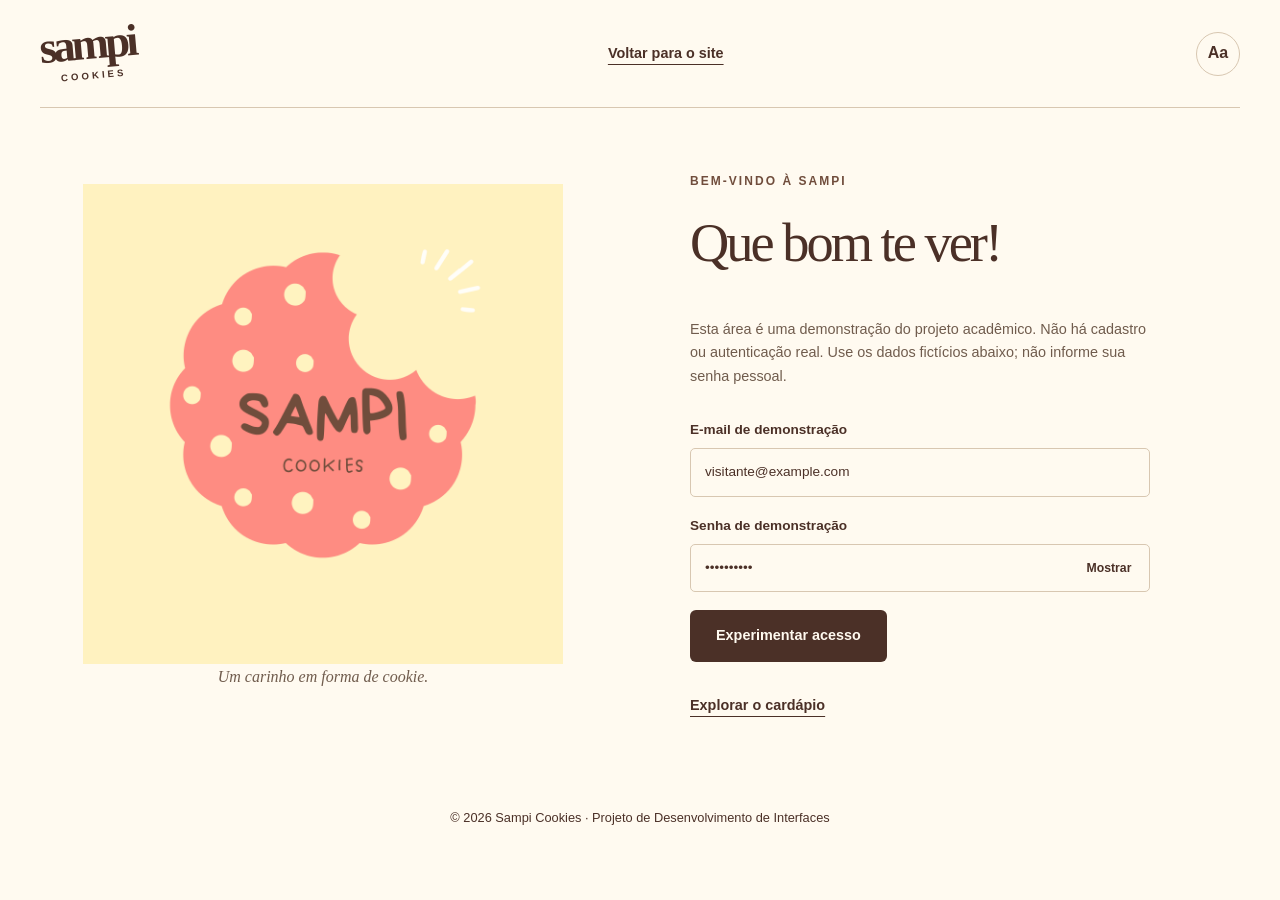
==== login.html @ e3918ec6 "Cria primeira versao do site Sampi com catalogo e acessibilidade" ====
<!doctype html>
<html lang="pt-BR">
<head><meta charset="UTF-8"><meta name="viewport" content="width=device-width, initial-scale=1"><meta name="description" content="Demonstração acadêmica da área de acesso da Sampi Cookies."><meta name="theme-color" content="#704d3c"><title>Entrar · Sampi Cookies</title><link rel="icon" href="logos/julini/1.png" type="image/png"><link rel="stylesheet" href="styles.css"><script src="script.js" defer></script></head>
<body class="login-page"><a class="skip-link" href="#conteudo">Pular para o conteúdo</a><header class="site-header"><a class="wordmark" href="index.html" aria-label="Sampi Cookies — início">sampi<span>COOKIES</span></a><a class="text-link" href="index.html">Voltar para o site</a><button class="icon-button" type="button" data-accessibility aria-expanded="false" aria-controls="acessibilidade" aria-label="Abrir opções de acessibilidade">Aa</button></header><aside id="acessibilidade" class="access-panel" hidden aria-label="Opções de acessibilidade"><div class="panel-title"><strong>Do seu jeito</strong><button type="button" data-close-access aria-label="Fechar opções de acessibilidade">×</button></div><button type="button" data-theme aria-pressed="false">Ativar modo escuro</button><button type="button" data-font aria-pressed="false">Aumentar texto</button></aside><main class="login-layout section-shell" id="conteudo"><div class="login-brand"><img src="logos/julini/1.png" alt="Sampi Cookies: logo de cookie coral em fundo creme"><p>Um carinho em forma de cookie.</p></div><section class="login-content" aria-labelledby="login-title"><p class="eyebrow">BEM-VINDO À SAMPI</p><h1 id="login-title">Que bom te ver!</h1><p>Esta área é uma demonstração do projeto acadêmico. Não há cadastro ou autenticação real. Use os dados fictícios abaixo; não informe sua senha pessoal.</p><form id="login-form"><label>E-mail de demonstração<input name="email" type="email" value="visitante@example.com" autocomplete="off" required></label><label>Senha de demonstração<span class="password-field"><input id="demo-password" name="senha" type="password" value="sampi-demo" autocomplete="off" required><button id="show-password" type="button" aria-controls="demo-password" aria-pressed="false">Mostrar</button></span></label><button class="button button-dark" type="submit">Experimentar acesso</button><div id="login-feedback" class="form-feedback" role="status" hidden></div></form><a class="text-link" href="index.html#cardapio">Explorar o cardápio</a></section></main><footer class="login-footer">© <span data-year>2026</span> Sampi Cookies · Projeto de Desenvolvimento de Interfaces</footer></body>
</html>
---- styles.css ----
@charset "UTF-8";
:root{color-scheme:light;--cream:#fff2c2;--paper:#fffaf0;--brown:#704d3c;--ink:#4b3027;--coral:#ff8b83;--line:#d8c7b1;--muted:#705c4d;--surface:#ffffff;--ribbon:#ff8b83;--focus:#235cad;--serif:Georgia,'Times New Roman',serif;--sans:'Segoe UI',Arial,sans-serif}
:root[data-theme="dark"]{color-scheme:dark;--cream:#30221d;--paper:#211916;--brown:#f8dfb9;--ink:#fff0d6;--coral:#ff9b93;--line:#695044;--muted:#d4bfb0;--surface:#382922;--ribbon:#6e3b35;--focus:#9ecaff}
*{box-sizing:border-box}html{scroll-behavior:smooth;scroll-padding-top:110px}body{margin:0;background:var(--paper);color:var(--ink);font-family:var(--sans);font-size:1rem;line-height:1.65}body.large-text{font-size:1.2rem}button,input,select,textarea{font:inherit}button,a,input,textarea,select{-webkit-tap-highlight-color:transparent}button,a{touch-action:manipulation}a{color:inherit}button{cursor:pointer}img{max-width:100%;display:block}button:focus-visible,a:focus-visible,input:focus-visible,textarea:focus-visible,select:focus-visible,[tabindex]:focus-visible{outline:3px solid var(--focus);outline-offset:5px}button{color:inherit}h1,h2,h3,p{margin-top:0}h1,h2{font-family:var(--serif);font-weight:400;letter-spacing:-.055em;line-height:1.07}h2{font-size:clamp(2.3em,4vw,3.3em);margin-bottom:24px}h3{line-height:1.25;font-weight:600}p{color:var(--muted)}[hidden]{display:none!important}.section-shell{width:min(1240px,calc(100% - 112px));margin-inline:auto}.sr-only{position:absolute;width:1px;height:1px;overflow:hidden;clip-path:inset(50%);white-space:nowrap}.skip-link{position:fixed;left:16px;top:-100px;background:var(--ink);color:var(--paper);padding:12px 20px;z-index:100}.skip-link:focus{top:12px}.announcement{background:var(--brown);color:var(--paper);text-align:center;padding:8px 20px;font-size:.875em;letter-spacing:.03em}.announcement span{margin-left:8px}.site-header{width:min(1360px,calc(100% - 80px));margin:auto;min-height:108px;display:flex;align-items:center;justify-content:space-between;gap:24px;border-bottom:1px solid var(--line)}.wordmark{text-decoration:none;font-family:var(--serif);font-weight:900;font-size:2.8rem;line-height:.8;letter-spacing:-.085em;display:inline-flex;flex-direction:column;align-items:center;transform:rotate(-5deg)}.wordmark span{font-family:var(--sans);font-size:.6rem;letter-spacing:.32em;font-weight:600;padding:9px 0 0 8px}.site-header nav{display:flex;gap:32px;font-size:.94em}.site-header nav a{text-decoration:none}.site-header nav a:hover,.account-link:hover{text-decoration:underline;text-underline-offset:6px}.header-actions{display:flex;align-items:center;gap:22px}.account-link{text-decoration:none;font-size:.94em}.icon-button{border:1px solid var(--line);border-radius:50%;width:44px;height:44px;background:transparent;font-weight:600}.access-panel{position:absolute;right:40px;top:144px;z-index:20;width:min(320px,calc(100% - 32px));padding:24px;background:var(--surface);border:1px solid var(--line);box-shadow:0 16px 40px #0002;border-radius:12px}.panel-title{display:flex;justify-content:space-between;align-items:center;margin-bottom:16px}.panel-title button{border:0;background:none;font-size:1.6rem;min-width:44px;min-height:44px}.access-panel>button{display:block;padding:12px;width:100%;text-align:left;background:var(--paper);border:1px solid var(--line);margin-top:8px;border-radius:6px}.access-panel p{font-size:.875em;margin:16px 0 0}.hero{display:grid;grid-template-columns:1.05fr 1fr;gap:60px;padding-top:64px;padding-bottom:64px;align-items:center}.eyebrow{font-size:.75em;font-weight:700;letter-spacing:.17em;color:var(--brown);margin-bottom:22px}.little-star{font-size:1.7em;vertical-align:middle;margin-right:8px;color:var(--brown)}.hero h1{font-size:clamp(3.6em,6.1vw,5.8em);margin-bottom:28px;line-height:1.02}.hero h1 em{font-weight:400;color:var(--brown)}.hero-description{max-width:430px;font-size:1.02em;line-height:1.8}.hero-buttons{display:flex;align-items:center;gap:28px;margin-top:30px;flex-wrap:wrap}.button{display:inline-flex;justify-content:center;align-items:center;border:0;border-radius:6px;min-height:50px;padding:14px 26px;font-weight:600;font-size:.9em;text-decoration:none;transition:transform .15s,box-shadow .15s}.button:hover{transform:translateY(-2px);box-shadow:0 5px 14px #0002}.button-dark{background:var(--ink);color:var(--paper)}.text-link{font-size:.9em;font-weight:600;text-underline-offset:6px;text-decoration-thickness:1px}.hero-note{display:flex;align-items:center;gap:10px;font-size:.78em;color:var(--muted);margin-top:34px}.hero-note span{font-size:1.7em}.hero-visual{position:relative;min-width:0;padding:0 18px}.hero-photo-wrap{position:relative;overflow:hidden;border-radius:200px 200px 12px 12px;background:var(--cream)}.hero-photo{width:100%;height:500px;object-fit:cover;object-position:center}.photo-caption{position:absolute;bottom:24px;left:24px;right:24px;text-align:center;background:#fffaf0ed;color:#4b3027;padding:10px 12px;border-radius:4px;font-size:.85em}.cookie-stamp{position:absolute;right:-22px;top:30px;width:116px;height:116px;background:var(--coral);color:#4b3027;border:1px dashed #704d3c;border-radius:50%;display:flex;flex-direction:column;align-items:center;justify-content:center;transform:rotate(12deg);font-size:.8em;line-height:1.4;box-shadow:0 0 0 6px var(--coral)}.cookie-stamp strong{font-family:var(--serif);font-style:italic;font-size:1.9em;font-weight:400}.cookie-stamp span{font-size:1.3em}.carousel-controls{display:flex;align-items:center;justify-content:space-between;margin-top:18px;font-size:.8em;letter-spacing:.13em}.carousel-controls>div{display:flex;gap:8px}.carousel-controls button{width:42px;height:42px;border:1px solid var(--line);background:none;border-radius:50%;font-size:1.6rem;line-height:1}.carousel-controls button:hover{background:var(--cream)}.flavor-ribbon{background:var(--ribbon);display:flex;justify-content:center;align-items:center;gap:36px;padding:18px 24px;flex-wrap:wrap;font-size:.9em;font-weight:600;letter-spacing:.12em;border-block:1px solid #704d3c30}.menu-section{padding-block:84px}.section-heading{display:flex;justify-content:space-between;align-items:end;gap:24px;margin-bottom:34px}.section-heading h2{margin-bottom:0}.section-heading>p{font-size:.9em;max-width:300px;margin:0 0 4px}.menu-tools{display:flex;justify-content:space-between;gap:24px;align-items:center;margin-bottom:34px}.tabs{display:flex;gap:7px;flex-wrap:wrap}.tabs button{border:1px solid var(--line);background:transparent;padding:10px 18px;border-radius:30px;font-size:.875em;min-height:46px}.tabs button[aria-selected="true"]{background:var(--ink);color:var(--paper);border-color:var(--ink)}.tabs button span{font-size:.85em;margin-left:5px}.search-field{display:flex;align-items:center;border-bottom:1px solid var(--brown);gap:12px;max-width:270px}.search-field>span:first-child{font-size:1.8rem}.search-field input{width:100%;min-width:0;border:0;background:none;color:var(--ink);padding:10px 0;font-size:.9em}input::placeholder,textarea::placeholder{color:var(--muted);opacity:1}.product-grid{display:grid;grid-template-columns:repeat(3,1fr);gap:36px 24px}.product-card{min-width:0;display:flex;flex-direction:column}.product-image-wrap{position:relative;overflow:hidden;border-radius:10px;background:var(--cream)}.product-image-wrap img{width:100%;aspect-ratio:1.22;object-fit:cover;transition:transform .4s}.product-card:hover img{transform:scale(1.04)}.product-tag{position:absolute;left:14px;top:14px;background:#fffaf0;color:#4b3027;font-size:.72em;padding:5px 11px;border-radius:20px;font-weight:600}.product-title{display:flex;justify-content:space-between;gap:12px;margin-top:18px;align-items:baseline}.product-title h3{font-size:1.15em;margin-bottom:8px}.product-price{font-size:1em;white-space:nowrap;font-weight:600}.product-card p{font-size:.875em;line-height:1.65;margin-bottom:15px}.product-card .text-link{align-self:start;margin-top:auto}.menu-footnote{font-size:.8em;margin:30px 0 0;border-top:1px solid var(--line);padding-top:20px}.empty-results{grid-column:1/-1;padding:42px 0}.about-section{background:var(--cream);padding-block:72px}.about-layout{display:grid;grid-template-columns:.9fr 1fr;gap:100px;align-items:center}.about-art{position:relative}.about-art img{width:100%;max-height:500px;object-fit:cover;object-position:center;border-radius:150px 150px 8px 8px}.about-caption{display:block;font-family:var(--serif);font-style:italic;text-align:center;margin-top:18px;font-size:1.2em;line-height:1.4}.about-copy>p:not(.eyebrow){font-size:.95em;line-height:1.9}.about-copy .text-link{display:inline-block;margin-top:12px}.orders-section{padding-block:84px}.occasion-grid{display:grid;grid-template-columns:repeat(3,1fr);gap:30px}.occasion-grid img{width:100%;aspect-ratio:1.2;object-fit:cover;border-radius:120px 120px 6px 6px;margin-bottom:25px}.occasion-grid h3{font-family:var(--serif);font-size:1.6em;letter-spacing:-.035em;font-weight:400;margin-bottom:12px}.occasion-grid p{font-size:.9em;max-width:340px}.contact-section{background:var(--cream);padding-block:72px;border-block:1px solid var(--line)}.contact-layout{display:grid;grid-template-columns:1fr 1fr;gap:100px}.contact-layout>div>p:not(.eyebrow){max-width:420px;font-size:.95em}.contact-layout .contact-note{font-size:.8em!important;margin-top:28px}.field-row{display:grid;grid-template-columns:1fr 1fr;gap:16px}form label{display:block;font-size:.85em;font-weight:600;margin-bottom:18px}form label>span:not(.password-field){font-weight:400}form input,form select,form textarea{display:block;width:100%;margin-top:7px;border:1px solid var(--line);background:var(--paper);border-radius:5px;padding:12px 14px;color:var(--ink);font-weight:400}form textarea{resize:vertical;min-height:120px}form select{appearance:none;background-image:url("data:image/svg+xml,%3Csvg xmlns='http://www.w3.org/2000/svg' width='20' height='20' viewBox='0 0 20 20'%3E%3Cpath d='m5 7 5 5 5-5' fill='none' stroke='%23705c4d' stroke-width='2'/%3E%3C/svg%3E");background-repeat:no-repeat;background-position:right 12px center;padding-right:40px}.form-help{font-size:.75em;margin:12px 0 0}.form-feedback{margin-top:20px;border-left:3px solid var(--brown);padding-left:16px;overflow-wrap:anywhere;white-space:pre-line;font-size:.9em}.form-feedback .button{margin-top:16px}.site-footer{display:flex;align-items:center;justify-content:space-between;gap:28px;padding-block:42px}.site-footer p{font-family:var(--serif);font-style:italic;margin:0}.site-footer>a:not(.wordmark),.site-footer>span{font-size:.8em}.login-layout{min-height:75vh;display:grid;grid-template-columns:1fr 1fr;gap:100px;align-items:center;padding-block:56px}.login-brand img{max-height:480px;width:100%;object-fit:contain}.login-brand p{text-align:center;font-family:var(--serif);font-style:italic}.login-content{max-width:460px}.login-content h1{font-size:3.4em}.login-content>p:not(.eyebrow){font-size:.9em}.login-content>form{margin-block:30px}.password-field{display:flex;border:1px solid var(--line);background:var(--paper);border-radius:5px;margin-top:7px}.password-field input{border:0;margin:0;min-width:0;background:transparent}.password-field button{border:0;background:none;padding-inline:12px;min-width:80px;font-size:.9em}.login-footer{text-align:center;padding:24px;font-size:.8em}
@media(min-width:1500px){.hero-photo{height:550px}}
@media(max-width:1050px){.section-shell{width:calc(100% - 64px)}.hero{gap:32px}.hero h1{font-size:4em}.hero-photo{height:450px}.site-header nav{gap:18px}.about-layout,.contact-layout,.login-layout{gap:48px}.cookie-stamp{right:-8px;width:95px;height:95px}.flavor-ribbon{gap:20px}.site-footer{flex-wrap:wrap}}
@media(max-width:760px){html{scroll-padding-top:24px}.section-shell{width:calc(100% - 40px)}.announcement{font-size:.75em}.announcement span{display:none}.site-header{width:calc(100% - 40px);min-height:95px;gap:16px;flex-wrap:wrap;padding-block:20px}.site-header nav{order:3;width:100%;justify-content:space-between;gap:12px;font-size:.82em;padding-top:8px}.wordmark{font-size:2.3rem}.header-actions{margin-left:auto}.hero{grid-template-columns:1fr;padding-block:40px;gap:36px}.hero h1{font-size:clamp(3.4em,12vw,5em)}.hero-description{font-size:.95em}.eyebrow{font-size:.68em}.hero-buttons{gap:20px}.hero-note{margin-top:24px}.hero-visual{padding:0 10px}.hero-photo{height:420px}.cookie-stamp{right:0;top:30px}.flavor-ribbon{font-size:.72em;gap:12px;padding:14px}.menu-section,.orders-section{padding-block:52px}.section-heading{display:block;margin-bottom:26px}.section-heading>p{margin-top:16px}.menu-tools{align-items:stretch;flex-direction:column;gap:16px}.tabs{gap:6px}.tabs button{padding:10px 13px}.search-field{max-width:none}.product-grid{grid-template-columns:repeat(2,minmax(0,1fr));gap:28px 16px}.product-title{display:block;margin-top:12px}.product-title h3{margin-bottom:3px;font-size:1.05em}.product-price{font-size:.9em}.product-card p{font-size:.82em;margin-top:7px}.product-tag{font-size:.65em;left:8px;top:8px;padding:4px 8px}.product-card .text-link{font-size:.82em}.about-layout,.contact-layout,.login-layout{grid-template-columns:1fr;gap:36px}.about-section,.contact-section{padding-block:48px}.about-art{max-width:360px;margin:auto}.about-art img{max-height:380px}.about-copy h2{font-size:2.8em}.occasion-grid{grid-template-columns:1fr;gap:40px}.occasion-grid img{max-height:340px;aspect-ratio:1.25;border-radius:100px 100px 6px 6px}.occasion-grid article{max-width:480px;margin:auto;width:100%}.occasion-grid p{max-width:none}.field-row{grid-template-columns:1fr;gap:0}.site-footer{display:grid;grid-template-columns:auto 1fr;gap:24px}.site-footer p{font-size:.9em}.site-footer>span{text-align:right}.access-panel{top:100px;right:20px}.login-brand{display:none}.login-layout{padding-block:44px;min-height:70vh}.login-content{margin:auto}.login-content h1{font-size:2.8em}.login-page .site-header .text-link{font-size:.8em}.login-page .site-header{flex-wrap:nowrap}}
@media(max-width:360px){.product-grid{grid-template-columns:1fr}.hero h1{font-size:3em}.hero-photo{height:340px}.site-footer{grid-template-columns:1fr}.site-footer>span{text-align:left}.site-footer .wordmark{justify-self:start}}
@media(prefers-reduced-motion:reduce){html{scroll-behavior:auto}*,*::before,*::after{transition:none!important;animation:none!important}}
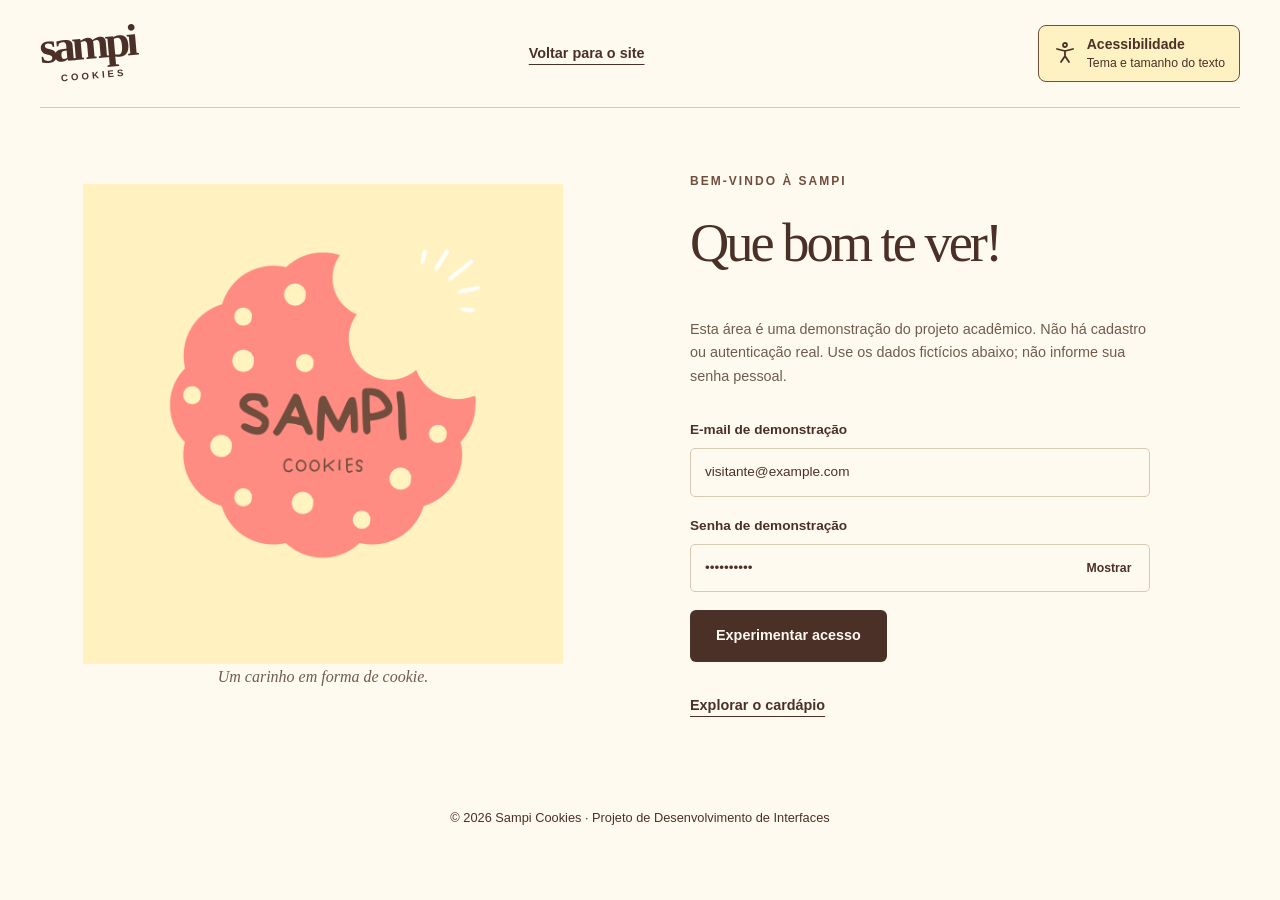
==== commit ff6a4a3f: "Destaca controles de acessibilidade com icone e descricao" ====
--- a/login.html
+++ b/login.html
@@ -1,5 +1,53 @@
 <!doctype html>
 <html lang="pt-BR">
-<head><meta charset="UTF-8"><meta name="viewport" content="width=device-width, initial-scale=1"><meta name="description" content="Demonstração acadêmica da área de acesso da Sampi Cookies."><meta name="theme-color" content="#704d3c"><title>Entrar · Sampi Cookies</title><link rel="icon" href="logos/julini/1.png" type="image/png"><link rel="stylesheet" href="styles.css"><script src="script.js" defer></script></head>
-<body class="login-page"><a class="skip-link" href="#conteudo">Pular para o conteúdo</a><header class="site-header"><a class="wordmark" href="index.html" aria-label="Sampi Cookies — início">sampi<span>COOKIES</span></a><a class="text-link" href="index.html">Voltar para o site</a><button class="icon-button" type="button" data-accessibility aria-expanded="false" aria-controls="acessibilidade" aria-label="Abrir opções de acessibilidade">Aa</button></header><aside id="acessibilidade" class="access-panel" hidden aria-label="Opções de acessibilidade"><div class="panel-title"><strong>Do seu jeito</strong><button type="button" data-close-access aria-label="Fechar opções de acessibilidade">×</button></div><button type="button" data-theme aria-pressed="false">Ativar modo escuro</button><button type="button" data-font aria-pressed="false">Aumentar texto</button></aside><main class="login-layout section-shell" id="conteudo"><div class="login-brand"><img src="logos/julini/1.png" alt="Sampi Cookies: logo de cookie coral em fundo creme"><p>Um carinho em forma de cookie.</p></div><section class="login-content" aria-labelledby="login-title"><p class="eyebrow">BEM-VINDO À SAMPI</p><h1 id="login-title">Que bom te ver!</h1><p>Esta área é uma demonstração do projeto acadêmico. Não há cadastro ou autenticação real. Use os dados fictícios abaixo; não informe sua senha pessoal.</p><form id="login-form"><label>E-mail de demonstração<input name="email" type="email" value="visitante@example.com" autocomplete="off" required></label><label>Senha de demonstração<span class="password-field"><input id="demo-password" name="senha" type="password" value="sampi-demo" autocomplete="off" required><button id="show-password" type="button" aria-controls="demo-password" aria-pressed="false">Mostrar</button></span></label><button class="button button-dark" type="submit">Experimentar acesso</button><div id="login-feedback" class="form-feedback" role="status" hidden></div></form><a class="text-link" href="index.html#cardapio">Explorar o cardápio</a></section></main><footer class="login-footer">© <span data-year>2026</span> Sampi Cookies · Projeto de Desenvolvimento de Interfaces</footer></body>
+
+<head>
+    <meta charset="UTF-8">
+    <meta name="viewport" content="width=device-width, initial-scale=1">
+    <meta name="description" content="Demonstração acadêmica da área de acesso da Sampi Cookies.">
+    <meta name="theme-color" content="#704d3c">
+    <title>Entrar · Sampi Cookies</title>
+    <link rel="icon" href="logos/julini/1.png" type="image/png">
+    <link rel="stylesheet" href="styles.css">
+    <script src="script.js" defer></script>
+</head>
+
+<body class="login-page"><a class="skip-link" href="#conteudo">Pular para o conteúdo</a>
+    <header class="site-header"><a class="wordmark" href="index.html"
+            aria-label="Sampi Cookies — início">sampi<span>COOKIES</span></a><a class="text-link"
+            href="index.html">Voltar para o site</a><button class="accessibility-button" type="button" data-accessibility
+            aria-expanded="false" aria-controls="acessibilidade" aria-label="Acessibilidade: tema e tamanho do texto">
+            <svg aria-hidden="true" viewBox="0 0 24 24" fill="none" stroke="currentColor" stroke-width="1.8" stroke-linecap="round" stroke-linejoin="round"><circle cx="12" cy="4" r="2"/><path d="M4 8l8 2 8-2M12 10v5m0 0-4 6m4-6 4 6"/></svg>
+            <span>Acessibilidade<small>Tema e tamanho do texto</small></span>
+        </button>
+    </header>
+    <aside id="acessibilidade" class="access-panel" hidden aria-label="Opções de acessibilidade">
+        <div class="panel-title"><strong>Do seu jeito</strong><button type="button" data-close-access
+                aria-label="Fechar opções de acessibilidade">×</button></div><button type="button" data-theme
+            aria-pressed="false">Ativar modo escuro</button><button type="button" data-font
+            aria-pressed="false">Aumentar texto</button>
+    </aside>
+    <main class="login-layout section-shell" id="conteudo">
+        <div class="login-brand"><img src="logos/julini/1.png" alt="Sampi Cookies: logo de cookie coral em fundo creme">
+            <p>Um carinho em forma de cookie.</p>
+        </div>
+        <section class="login-content" aria-labelledby="login-title">
+            <p class="eyebrow">BEM-VINDO À SAMPI</p>
+            <h1 id="login-title">Que bom te ver!</h1>
+            <p>Esta área é uma demonstração do projeto acadêmico. Não há cadastro ou autenticação real. Use os dados
+                fictícios abaixo; não informe sua senha pessoal.</p>
+            <form id="login-form"><label>E-mail de demonstração<input name="email" type="email"
+                        value="visitante@example.com" autocomplete="off" required></label><label>Senha de
+                    demonstração<span class="password-field"><input id="demo-password" name="senha" type="password"
+                            value="sampi-demo" autocomplete="off" required><button id="show-password" type="button"
+                            aria-controls="demo-password" aria-pressed="false">Mostrar</button></span></label><button
+                    class="button button-dark" type="submit">Experimentar acesso</button>
+                <div id="login-feedback" class="form-feedback" role="status" hidden></div>
+            </form><a class="text-link" href="index.html#cardapio">Explorar o cardápio</a>
+        </section>
+    </main>
+    <footer class="login-footer">© <span data-year>2026</span> Sampi Cookies · Projeto de Desenvolvimento de Interfaces
+    </footer>
+</body>
+
 </html>
--- a/styles.css
+++ b/styles.css
@@ -1,9 +1,1293 @@
 @charset "UTF-8";
-:root{color-scheme:light;--cream:#fff2c2;--paper:#fffaf0;--brown:#704d3c;--ink:#4b3027;--coral:#ff8b83;--line:#d8c7b1;--muted:#705c4d;--surface:#ffffff;--ribbon:#ff8b83;--focus:#235cad;--serif:Georgia,'Times New Roman',serif;--sans:'Segoe UI',Arial,sans-serif}
-:root[data-theme="dark"]{color-scheme:dark;--cream:#30221d;--paper:#211916;--brown:#f8dfb9;--ink:#fff0d6;--coral:#ff9b93;--line:#695044;--muted:#d4bfb0;--surface:#382922;--ribbon:#6e3b35;--focus:#9ecaff}
-*{box-sizing:border-box}html{scroll-behavior:smooth;scroll-padding-top:110px}body{margin:0;background:var(--paper);color:var(--ink);font-family:var(--sans);font-size:1rem;line-height:1.65}body.large-text{font-size:1.2rem}button,input,select,textarea{font:inherit}button,a,input,textarea,select{-webkit-tap-highlight-color:transparent}button,a{touch-action:manipulation}a{color:inherit}button{cursor:pointer}img{max-width:100%;display:block}button:focus-visible,a:focus-visible,input:focus-visible,textarea:focus-visible,select:focus-visible,[tabindex]:focus-visible{outline:3px solid var(--focus);outline-offset:5px}button{color:inherit}h1,h2,h3,p{margin-top:0}h1,h2{font-family:var(--serif);font-weight:400;letter-spacing:-.055em;line-height:1.07}h2{font-size:clamp(2.3em,4vw,3.3em);margin-bottom:24px}h3{line-height:1.25;font-weight:600}p{color:var(--muted)}[hidden]{display:none!important}.section-shell{width:min(1240px,calc(100% - 112px));margin-inline:auto}.sr-only{position:absolute;width:1px;height:1px;overflow:hidden;clip-path:inset(50%);white-space:nowrap}.skip-link{position:fixed;left:16px;top:-100px;background:var(--ink);color:var(--paper);padding:12px 20px;z-index:100}.skip-link:focus{top:12px}.announcement{background:var(--brown);color:var(--paper);text-align:center;padding:8px 20px;font-size:.875em;letter-spacing:.03em}.announcement span{margin-left:8px}.site-header{width:min(1360px,calc(100% - 80px));margin:auto;min-height:108px;display:flex;align-items:center;justify-content:space-between;gap:24px;border-bottom:1px solid var(--line)}.wordmark{text-decoration:none;font-family:var(--serif);font-weight:900;font-size:2.8rem;line-height:.8;letter-spacing:-.085em;display:inline-flex;flex-direction:column;align-items:center;transform:rotate(-5deg)}.wordmark span{font-family:var(--sans);font-size:.6rem;letter-spacing:.32em;font-weight:600;padding:9px 0 0 8px}.site-header nav{display:flex;gap:32px;font-size:.94em}.site-header nav a{text-decoration:none}.site-header nav a:hover,.account-link:hover{text-decoration:underline;text-underline-offset:6px}.header-actions{display:flex;align-items:center;gap:22px}.account-link{text-decoration:none;font-size:.94em}.icon-button{border:1px solid var(--line);border-radius:50%;width:44px;height:44px;background:transparent;font-weight:600}.access-panel{position:absolute;right:40px;top:144px;z-index:20;width:min(320px,calc(100% - 32px));padding:24px;background:var(--surface);border:1px solid var(--line);box-shadow:0 16px 40px #0002;border-radius:12px}.panel-title{display:flex;justify-content:space-between;align-items:center;margin-bottom:16px}.panel-title button{border:0;background:none;font-size:1.6rem;min-width:44px;min-height:44px}.access-panel>button{display:block;padding:12px;width:100%;text-align:left;background:var(--paper);border:1px solid var(--line);margin-top:8px;border-radius:6px}.access-panel p{font-size:.875em;margin:16px 0 0}.hero{display:grid;grid-template-columns:1.05fr 1fr;gap:60px;padding-top:64px;padding-bottom:64px;align-items:center}.eyebrow{font-size:.75em;font-weight:700;letter-spacing:.17em;color:var(--brown);margin-bottom:22px}.little-star{font-size:1.7em;vertical-align:middle;margin-right:8px;color:var(--brown)}.hero h1{font-size:clamp(3.6em,6.1vw,5.8em);margin-bottom:28px;line-height:1.02}.hero h1 em{font-weight:400;color:var(--brown)}.hero-description{max-width:430px;font-size:1.02em;line-height:1.8}.hero-buttons{display:flex;align-items:center;gap:28px;margin-top:30px;flex-wrap:wrap}.button{display:inline-flex;justify-content:center;align-items:center;border:0;border-radius:6px;min-height:50px;padding:14px 26px;font-weight:600;font-size:.9em;text-decoration:none;transition:transform .15s,box-shadow .15s}.button:hover{transform:translateY(-2px);box-shadow:0 5px 14px #0002}.button-dark{background:var(--ink);color:var(--paper)}.text-link{font-size:.9em;font-weight:600;text-underline-offset:6px;text-decoration-thickness:1px}.hero-note{display:flex;align-items:center;gap:10px;font-size:.78em;color:var(--muted);margin-top:34px}.hero-note span{font-size:1.7em}.hero-visual{position:relative;min-width:0;padding:0 18px}.hero-photo-wrap{position:relative;overflow:hidden;border-radius:200px 200px 12px 12px;background:var(--cream)}.hero-photo{width:100%;height:500px;object-fit:cover;object-position:center}.photo-caption{position:absolute;bottom:24px;left:24px;right:24px;text-align:center;background:#fffaf0ed;color:#4b3027;padding:10px 12px;border-radius:4px;font-size:.85em}.cookie-stamp{position:absolute;right:-22px;top:30px;width:116px;height:116px;background:var(--coral);color:#4b3027;border:1px dashed #704d3c;border-radius:50%;display:flex;flex-direction:column;align-items:center;justify-content:center;transform:rotate(12deg);font-size:.8em;line-height:1.4;box-shadow:0 0 0 6px var(--coral)}.cookie-stamp strong{font-family:var(--serif);font-style:italic;font-size:1.9em;font-weight:400}.cookie-stamp span{font-size:1.3em}.carousel-controls{display:flex;align-items:center;justify-content:space-between;margin-top:18px;font-size:.8em;letter-spacing:.13em}.carousel-controls>div{display:flex;gap:8px}.carousel-controls button{width:42px;height:42px;border:1px solid var(--line);background:none;border-radius:50%;font-size:1.6rem;line-height:1}.carousel-controls button:hover{background:var(--cream)}.flavor-ribbon{background:var(--ribbon);display:flex;justify-content:center;align-items:center;gap:36px;padding:18px 24px;flex-wrap:wrap;font-size:.9em;font-weight:600;letter-spacing:.12em;border-block:1px solid #704d3c30}.menu-section{padding-block:84px}.section-heading{display:flex;justify-content:space-between;align-items:end;gap:24px;margin-bottom:34px}.section-heading h2{margin-bottom:0}.section-heading>p{font-size:.9em;max-width:300px;margin:0 0 4px}.menu-tools{display:flex;justify-content:space-between;gap:24px;align-items:center;margin-bottom:34px}.tabs{display:flex;gap:7px;flex-wrap:wrap}.tabs button{border:1px solid var(--line);background:transparent;padding:10px 18px;border-radius:30px;font-size:.875em;min-height:46px}.tabs button[aria-selected="true"]{background:var(--ink);color:var(--paper);border-color:var(--ink)}.tabs button span{font-size:.85em;margin-left:5px}.search-field{display:flex;align-items:center;border-bottom:1px solid var(--brown);gap:12px;max-width:270px}.search-field>span:first-child{font-size:1.8rem}.search-field input{width:100%;min-width:0;border:0;background:none;color:var(--ink);padding:10px 0;font-size:.9em}input::placeholder,textarea::placeholder{color:var(--muted);opacity:1}.product-grid{display:grid;grid-template-columns:repeat(3,1fr);gap:36px 24px}.product-card{min-width:0;display:flex;flex-direction:column}.product-image-wrap{position:relative;overflow:hidden;border-radius:10px;background:var(--cream)}.product-image-wrap img{width:100%;aspect-ratio:1.22;object-fit:cover;transition:transform .4s}.product-card:hover img{transform:scale(1.04)}.product-tag{position:absolute;left:14px;top:14px;background:#fffaf0;color:#4b3027;font-size:.72em;padding:5px 11px;border-radius:20px;font-weight:600}.product-title{display:flex;justify-content:space-between;gap:12px;margin-top:18px;align-items:baseline}.product-title h3{font-size:1.15em;margin-bottom:8px}.product-price{font-size:1em;white-space:nowrap;font-weight:600}.product-card p{font-size:.875em;line-height:1.65;margin-bottom:15px}.product-card .text-link{align-self:start;margin-top:auto}.menu-footnote{font-size:.8em;margin:30px 0 0;border-top:1px solid var(--line);padding-top:20px}.empty-results{grid-column:1/-1;padding:42px 0}.about-section{background:var(--cream);padding-block:72px}.about-layout{display:grid;grid-template-columns:.9fr 1fr;gap:100px;align-items:center}.about-art{position:relative}.about-art img{width:100%;max-height:500px;object-fit:cover;object-position:center;border-radius:150px 150px 8px 8px}.about-caption{display:block;font-family:var(--serif);font-style:italic;text-align:center;margin-top:18px;font-size:1.2em;line-height:1.4}.about-copy>p:not(.eyebrow){font-size:.95em;line-height:1.9}.about-copy .text-link{display:inline-block;margin-top:12px}.orders-section{padding-block:84px}.occasion-grid{display:grid;grid-template-columns:repeat(3,1fr);gap:30px}.occasion-grid img{width:100%;aspect-ratio:1.2;object-fit:cover;border-radius:120px 120px 6px 6px;margin-bottom:25px}.occasion-grid h3{font-family:var(--serif);font-size:1.6em;letter-spacing:-.035em;font-weight:400;margin-bottom:12px}.occasion-grid p{font-size:.9em;max-width:340px}.contact-section{background:var(--cream);padding-block:72px;border-block:1px solid var(--line)}.contact-layout{display:grid;grid-template-columns:1fr 1fr;gap:100px}.contact-layout>div>p:not(.eyebrow){max-width:420px;font-size:.95em}.contact-layout .contact-note{font-size:.8em!important;margin-top:28px}.field-row{display:grid;grid-template-columns:1fr 1fr;gap:16px}form label{display:block;font-size:.85em;font-weight:600;margin-bottom:18px}form label>span:not(.password-field){font-weight:400}form input,form select,form textarea{display:block;width:100%;margin-top:7px;border:1px solid var(--line);background:var(--paper);border-radius:5px;padding:12px 14px;color:var(--ink);font-weight:400}form textarea{resize:vertical;min-height:120px}form select{appearance:none;background-image:url("data:image/svg+xml,%3Csvg xmlns='http://www.w3.org/2000/svg' width='20' height='20' viewBox='0 0 20 20'%3E%3Cpath d='m5 7 5 5 5-5' fill='none' stroke='%23705c4d' stroke-width='2'/%3E%3C/svg%3E");background-repeat:no-repeat;background-position:right 12px center;padding-right:40px}.form-help{font-size:.75em;margin:12px 0 0}.form-feedback{margin-top:20px;border-left:3px solid var(--brown);padding-left:16px;overflow-wrap:anywhere;white-space:pre-line;font-size:.9em}.form-feedback .button{margin-top:16px}.site-footer{display:flex;align-items:center;justify-content:space-between;gap:28px;padding-block:42px}.site-footer p{font-family:var(--serif);font-style:italic;margin:0}.site-footer>a:not(.wordmark),.site-footer>span{font-size:.8em}.login-layout{min-height:75vh;display:grid;grid-template-columns:1fr 1fr;gap:100px;align-items:center;padding-block:56px}.login-brand img{max-height:480px;width:100%;object-fit:contain}.login-brand p{text-align:center;font-family:var(--serif);font-style:italic}.login-content{max-width:460px}.login-content h1{font-size:3.4em}.login-content>p:not(.eyebrow){font-size:.9em}.login-content>form{margin-block:30px}.password-field{display:flex;border:1px solid var(--line);background:var(--paper);border-radius:5px;margin-top:7px}.password-field input{border:0;margin:0;min-width:0;background:transparent}.password-field button{border:0;background:none;padding-inline:12px;min-width:80px;font-size:.9em}.login-footer{text-align:center;padding:24px;font-size:.8em}
-@media(min-width:1500px){.hero-photo{height:550px}}
-@media(max-width:1050px){.section-shell{width:calc(100% - 64px)}.hero{gap:32px}.hero h1{font-size:4em}.hero-photo{height:450px}.site-header nav{gap:18px}.about-layout,.contact-layout,.login-layout{gap:48px}.cookie-stamp{right:-8px;width:95px;height:95px}.flavor-ribbon{gap:20px}.site-footer{flex-wrap:wrap}}
-@media(max-width:760px){html{scroll-padding-top:24px}.section-shell{width:calc(100% - 40px)}.announcement{font-size:.75em}.announcement span{display:none}.site-header{width:calc(100% - 40px);min-height:95px;gap:16px;flex-wrap:wrap;padding-block:20px}.site-header nav{order:3;width:100%;justify-content:space-between;gap:12px;font-size:.82em;padding-top:8px}.wordmark{font-size:2.3rem}.header-actions{margin-left:auto}.hero{grid-template-columns:1fr;padding-block:40px;gap:36px}.hero h1{font-size:clamp(3.4em,12vw,5em)}.hero-description{font-size:.95em}.eyebrow{font-size:.68em}.hero-buttons{gap:20px}.hero-note{margin-top:24px}.hero-visual{padding:0 10px}.hero-photo{height:420px}.cookie-stamp{right:0;top:30px}.flavor-ribbon{font-size:.72em;gap:12px;padding:14px}.menu-section,.orders-section{padding-block:52px}.section-heading{display:block;margin-bottom:26px}.section-heading>p{margin-top:16px}.menu-tools{align-items:stretch;flex-direction:column;gap:16px}.tabs{gap:6px}.tabs button{padding:10px 13px}.search-field{max-width:none}.product-grid{grid-template-columns:repeat(2,minmax(0,1fr));gap:28px 16px}.product-title{display:block;margin-top:12px}.product-title h3{margin-bottom:3px;font-size:1.05em}.product-price{font-size:.9em}.product-card p{font-size:.82em;margin-top:7px}.product-tag{font-size:.65em;left:8px;top:8px;padding:4px 8px}.product-card .text-link{font-size:.82em}.about-layout,.contact-layout,.login-layout{grid-template-columns:1fr;gap:36px}.about-section,.contact-section{padding-block:48px}.about-art{max-width:360px;margin:auto}.about-art img{max-height:380px}.about-copy h2{font-size:2.8em}.occasion-grid{grid-template-columns:1fr;gap:40px}.occasion-grid img{max-height:340px;aspect-ratio:1.25;border-radius:100px 100px 6px 6px}.occasion-grid article{max-width:480px;margin:auto;width:100%}.occasion-grid p{max-width:none}.field-row{grid-template-columns:1fr;gap:0}.site-footer{display:grid;grid-template-columns:auto 1fr;gap:24px}.site-footer p{font-size:.9em}.site-footer>span{text-align:right}.access-panel{top:100px;right:20px}.login-brand{display:none}.login-layout{padding-block:44px;min-height:70vh}.login-content{margin:auto}.login-content h1{font-size:2.8em}.login-page .site-header .text-link{font-size:.8em}.login-page .site-header{flex-wrap:nowrap}}
-@media(max-width:360px){.product-grid{grid-template-columns:1fr}.hero h1{font-size:3em}.hero-photo{height:340px}.site-footer{grid-template-columns:1fr}.site-footer>span{text-align:left}.site-footer .wordmark{justify-self:start}}
-@media(prefers-reduced-motion:reduce){html{scroll-behavior:auto}*,*::before,*::after{transition:none!important;animation:none!important}}
+
+:root {
+  color-scheme: light;
+  --cream: #fff2c2;
+  --paper: #fffaf0;
+  --brown: #704d3c;
+  --ink: #4b3027;
+  --coral: #ff8b83;
+  --line: #d8c7b1;
+  --muted: #705c4d;
+  --surface: #ffffff;
+  --ribbon: #ff8b83;
+  --focus: #235cad;
+  --serif: Georgia, 'Times New Roman', serif;
+  --sans: 'Segoe UI', Arial, sans-serif
+}
+
+:root[data-theme="dark"] {
+  color-scheme: dark;
+  --cream: #30221d;
+  --paper: #211916;
+  --brown: #f8dfb9;
+  --ink: #fff0d6;
+  --coral: #ff9b93;
+  --line: #695044;
+  --muted: #d4bfb0;
+  --surface: #382922;
+  --ribbon: #6e3b35;
+  --focus: #9ecaff
+}
+
+* {
+  box-sizing: border-box
+}
+
+html {
+  scroll-behavior: smooth;
+  scroll-padding-top: 110px
+}
+
+body {
+  margin: 0;
+  background: var(--paper);
+  color: var(--ink);
+  font-family: var(--sans);
+  font-size: 1rem;
+  line-height: 1.65
+}
+
+body.large-text {
+  font-size: 1.2rem
+}
+
+button,
+input,
+select,
+textarea {
+  font: inherit
+}
+
+button,
+a,
+input,
+textarea,
+select {
+  -webkit-tap-highlight-color: transparent
+}
+
+button,
+a {
+  touch-action: manipulation
+}
+
+a {
+  color: inherit
+}
+
+button {
+  cursor: pointer
+}
+
+img {
+  max-width: 100%;
+  display: block
+}
+
+button:focus-visible,
+a:focus-visible,
+input:focus-visible,
+textarea:focus-visible,
+select:focus-visible,
+[tabindex]:focus-visible {
+  outline: 3px solid var(--focus);
+  outline-offset: 5px
+}
+
+button {
+  color: inherit
+}
+
+h1,
+h2,
+h3,
+p {
+  margin-top: 0
+}
+
+h1,
+h2 {
+  font-family: var(--serif);
+  font-weight: 400;
+  letter-spacing: -.055em;
+  line-height: 1.07
+}
+
+h2 {
+  font-size: clamp(2.3em, 4vw, 3.3em);
+  margin-bottom: 24px
+}
+
+h3 {
+  line-height: 1.25;
+  font-weight: 600
+}
+
+p {
+  color: var(--muted)
+}
+
+[hidden] {
+  display: none !important
+}
+
+.section-shell {
+  width: min(1240px, calc(100% - 112px));
+  margin-inline: auto
+}
+
+.sr-only {
+  position: absolute;
+  width: 1px;
+  height: 1px;
+  overflow: hidden;
+  clip-path: inset(50%);
+  white-space: nowrap
+}
+
+.skip-link {
+  position: fixed;
+  left: 16px;
+  top: -100px;
+  background: var(--ink);
+  color: var(--paper);
+  padding: 12px 20px;
+  z-index: 100
+}
+
+.skip-link:focus {
+  top: 12px
+}
+
+.announcement {
+  background: var(--brown);
+  color: var(--paper);
+  text-align: center;
+  padding: 8px 20px;
+  font-size: .875em;
+  letter-spacing: .03em
+}
+
+.announcement span {
+  margin-left: 8px
+}
+
+.site-header {
+  width: min(1360px, calc(100% - 80px));
+  margin: auto;
+  min-height: 108px;
+  display: flex;
+  align-items: center;
+  justify-content: space-between;
+  gap: 24px;
+  border-bottom: 1px solid var(--line)
+}
+
+.wordmark {
+  text-decoration: none;
+  font-family: var(--serif);
+  font-weight: 900;
+  font-size: 2.8rem;
+  line-height: .8;
+  letter-spacing: -.085em;
+  display: inline-flex;
+  flex-direction: column;
+  align-items: center;
+  transform: rotate(-5deg)
+}
+
+.wordmark span {
+  font-family: var(--sans);
+  font-size: .6rem;
+  letter-spacing: .32em;
+  font-weight: 600;
+  padding: 9px 0 0 8px
+}
+
+.site-header nav {
+  display: flex;
+  gap: 32px;
+  font-size: .94em
+}
+
+.site-header nav a {
+  text-decoration: none
+}
+
+.site-header nav a:hover,
+.account-link:hover {
+  text-decoration: underline;
+  text-underline-offset: 6px
+}
+
+.header-actions {
+  display: flex;
+  align-items: center;
+  gap: 22px
+}
+
+.account-link {
+  text-decoration: none;
+  font-size: .94em
+}
+
+.accessibility-button {
+  display: inline-flex;
+  align-items: center;
+  gap: 10px;
+  min-height: 48px;
+  padding: 9px 14px;
+  border: 1px solid var(--brown);
+  border-radius: 8px;
+  background: var(--cream);
+  color: var(--ink);
+  text-align: left;
+  font-size: .875em;
+  font-weight: 600;
+  line-height: 1.3;
+}
+
+.accessibility-button svg {
+  width: 24px;
+  height: 24px;
+  flex-shrink: 0;
+}
+
+.accessibility-button small {
+  display: block;
+  margin-top: 3px;
+  font-size: .875em;
+  font-weight: 400;
+}
+
+.accessibility-button:hover,
+.accessibility-button[aria-expanded="true"] {
+  background: var(--ink);
+  color: var(--paper);
+}
+
+.access-panel {
+  position: absolute;
+  right: 40px;
+  top: 144px;
+  z-index: 20;
+  width: min(320px, calc(100% - 32px));
+  padding: 24px;
+  background: var(--surface);
+  border: 1px solid var(--line);
+  box-shadow: 0 16px 40px #0002;
+  border-radius: 12px
+}
+
+.panel-title {
+  display: flex;
+  justify-content: space-between;
+  align-items: center;
+  margin-bottom: 16px
+}
+
+.panel-title button {
+  border: 0;
+  background: none;
+  font-size: 1.6rem;
+  min-width: 44px;
+  min-height: 44px
+}
+
+.access-panel>button {
+  display: block;
+  padding: 12px;
+  width: 100%;
+  text-align: left;
+  background: var(--paper);
+  border: 1px solid var(--line);
+  margin-top: 8px;
+  border-radius: 6px
+}
+
+.access-panel p {
+  font-size: .875em;
+  margin: 16px 0 0
+}
+
+.hero {
+  display: grid;
+  grid-template-columns: 1.05fr 1fr;
+  gap: 60px;
+  padding-top: 64px;
+  padding-bottom: 64px;
+  align-items: center
+}
+
+.eyebrow {
+  font-size: .75em;
+  font-weight: 700;
+  letter-spacing: .17em;
+  color: var(--brown);
+  margin-bottom: 22px
+}
+
+.little-star {
+  font-size: 1.7em;
+  vertical-align: middle;
+  margin-right: 8px;
+  color: var(--brown)
+}
+
+.hero h1 {
+  font-size: clamp(3.6em, 6.1vw, 5.8em);
+  margin-bottom: 28px;
+  line-height: 1.02
+}
+
+.hero h1 em {
+  font-weight: 400;
+  color: var(--brown)
+}
+
+.hero-description {
+  max-width: 430px;
+  font-size: 1.02em;
+  line-height: 1.8
+}
+
+.hero-buttons {
+  display: flex;
+  align-items: center;
+  gap: 28px;
+  margin-top: 30px;
+  flex-wrap: wrap
+}
+
+.button {
+  display: inline-flex;
+  justify-content: center;
+  align-items: center;
+  border: 0;
+  border-radius: 6px;
+  min-height: 50px;
+  padding: 14px 26px;
+  font-weight: 600;
+  font-size: .9em;
+  text-decoration: none;
+  transition: transform .15s, box-shadow .15s
+}
+
+.button:hover {
+  transform: translateY(-2px);
+  box-shadow: 0 5px 14px #0002
+}
+
+.button-dark {
+  background: var(--ink);
+  color: var(--paper)
+}
+
+.text-link {
+  font-size: .9em;
+  font-weight: 600;
+  text-underline-offset: 6px;
+  text-decoration-thickness: 1px
+}
+
+.hero-note {
+  display: flex;
+  align-items: center;
+  gap: 10px;
+  font-size: .78em;
+  color: var(--muted);
+  margin-top: 34px
+}
+
+.hero-note span {
+  font-size: 1.7em
+}
+
+.hero-visual {
+  position: relative;
+  min-width: 0;
+  padding: 0 18px
+}
+
+.hero-photo-wrap {
+  position: relative;
+  overflow: hidden;
+  border-radius: 200px 200px 12px 12px;
+  background: var(--cream)
+}
+
+.hero-photo {
+  width: 100%;
+  height: 500px;
+  object-fit: cover;
+  object-position: center
+}
+
+.photo-caption {
+  position: absolute;
+  bottom: 24px;
+  left: 24px;
+  right: 24px;
+  text-align: center;
+  background: #fffaf0ed;
+  color: #4b3027;
+  padding: 10px 12px;
+  border-radius: 4px;
+  font-size: .85em
+}
+
+.cookie-stamp {
+  position: absolute;
+  right: -22px;
+  top: 30px;
+  width: 116px;
+  height: 116px;
+  background: var(--coral);
+  color: #4b3027;
+  border: 1px dashed #704d3c;
+  border-radius: 50%;
+  display: flex;
+  flex-direction: column;
+  align-items: center;
+  justify-content: center;
+  transform: rotate(12deg);
+  font-size: .8em;
+  line-height: 1.4;
+  box-shadow: 0 0 0 6px var(--coral)
+}
+
+.cookie-stamp strong {
+  font-family: var(--serif);
+  font-style: italic;
+  font-size: 1.9em;
+  font-weight: 400
+}
+
+.cookie-stamp span {
+  font-size: 1.3em
+}
+
+.carousel-controls {
+  display: flex;
+  align-items: center;
+  justify-content: space-between;
+  margin-top: 18px;
+  font-size: .8em;
+  letter-spacing: .13em
+}
+
+.carousel-controls>div {
+  display: flex;
+  gap: 8px
+}
+
+.carousel-controls button {
+  width: 42px;
+  height: 42px;
+  border: 1px solid var(--line);
+  background: none;
+  border-radius: 50%;
+  font-size: 1.6rem;
+  line-height: 1
+}
+
+.carousel-controls button:hover {
+  background: var(--cream)
+}
+
+.flavor-ribbon {
+  background: var(--ribbon);
+  display: flex;
+  justify-content: center;
+  align-items: center;
+  gap: 36px;
+  padding: 18px 24px;
+  flex-wrap: wrap;
+  font-size: .9em;
+  font-weight: 600;
+  letter-spacing: .12em;
+  border-block: 1px solid #704d3c30
+}
+
+.menu-section {
+  padding-block: 84px
+}
+
+.section-heading {
+  display: flex;
+  justify-content: space-between;
+  align-items: end;
+  gap: 24px;
+  margin-bottom: 34px
+}
+
+.section-heading h2 {
+  margin-bottom: 0
+}
+
+.section-heading>p {
+  font-size: .9em;
+  max-width: 300px;
+  margin: 0 0 4px
+}
+
+.menu-tools {
+  display: flex;
+  justify-content: space-between;
+  gap: 24px;
+  align-items: center;
+  margin-bottom: 34px
+}
+
+.tabs {
+  display: flex;
+  gap: 7px;
+  flex-wrap: wrap
+}
+
+.tabs button {
+  border: 1px solid var(--line);
+  background: transparent;
+  padding: 10px 18px;
+  border-radius: 30px;
+  font-size: .875em;
+  min-height: 46px
+}
+
+.tabs button[aria-selected="true"] {
+  background: var(--ink);
+  color: var(--paper);
+  border-color: var(--ink)
+}
+
+.tabs button span {
+  font-size: .85em;
+  margin-left: 5px
+}
+
+.search-field {
+  display: flex;
+  align-items: center;
+  border-bottom: 1px solid var(--brown);
+  gap: 12px;
+  max-width: 270px
+}
+
+.search-field>span:first-child {
+  font-size: 1.8rem
+}
+
+.search-field input {
+  width: 100%;
+  min-width: 0;
+  border: 0;
+  background: none;
+  color: var(--ink);
+  padding: 10px 0;
+  font-size: .9em
+}
+
+input::placeholder,
+textarea::placeholder {
+  color: var(--muted);
+  opacity: 1
+}
+
+.product-grid {
+  display: grid;
+  grid-template-columns: repeat(3, 1fr);
+  gap: 36px 24px
+}
+
+.product-card {
+  min-width: 0;
+  display: flex;
+  flex-direction: column
+}
+
+.product-image-wrap {
+  position: relative;
+  overflow: hidden;
+  border-radius: 10px;
+  background: var(--cream)
+}
+
+.product-image-wrap img {
+  width: 100%;
+  aspect-ratio: 1.22;
+  object-fit: cover;
+  transition: transform .4s
+}
+
+.product-card:hover img {
+  transform: scale(1.04)
+}
+
+.product-tag {
+  position: absolute;
+  left: 14px;
+  top: 14px;
+  background: #fffaf0;
+  color: #4b3027;
+  font-size: .72em;
+  padding: 5px 11px;
+  border-radius: 20px;
+  font-weight: 600
+}
+
+.product-title {
+  display: flex;
+  justify-content: space-between;
+  gap: 12px;
+  margin-top: 18px;
+  align-items: baseline
+}
+
+.product-title h3 {
+  font-size: 1.15em;
+  margin-bottom: 8px
+}
+
+.product-price {
+  font-size: 1em;
+  white-space: nowrap;
+  font-weight: 600
+}
+
+.product-card p {
+  font-size: .875em;
+  line-height: 1.65;
+  margin-bottom: 15px
+}
+
+.product-card .text-link {
+  align-self: start;
+  margin-top: auto
+}
+
+.menu-footnote {
+  font-size: .8em;
+  margin: 30px 0 0;
+  border-top: 1px solid var(--line);
+  padding-top: 20px
+}
+
+.empty-results {
+  grid-column: 1/-1;
+  padding: 42px 0
+}
+
+.about-section {
+  background: var(--cream);
+  padding-block: 72px
+}
+
+.about-layout {
+  display: grid;
+  grid-template-columns: .9fr 1fr;
+  gap: 100px;
+  align-items: center
+}
+
+.about-art {
+  position: relative
+}
+
+.about-art img {
+  width: 100%;
+  max-height: 500px;
+  object-fit: cover;
+  object-position: center;
+  border-radius: 150px 150px 8px 8px
+}
+
+.about-caption {
+  display: block;
+  font-family: var(--serif);
+  font-style: italic;
+  text-align: center;
+  margin-top: 18px;
+  font-size: 1.2em;
+  line-height: 1.4
+}
+
+.about-copy>p:not(.eyebrow) {
+  font-size: .95em;
+  line-height: 1.9
+}
+
+.about-copy .text-link {
+  display: inline-block;
+  margin-top: 12px
+}
+
+.orders-section {
+  padding-block: 84px
+}
+
+.occasion-grid {
+  display: grid;
+  grid-template-columns: repeat(3, 1fr);
+  gap: 30px
+}
+
+.occasion-grid img {
+  width: 100%;
+  aspect-ratio: 1.2;
+  object-fit: cover;
+  border-radius: 120px 120px 6px 6px;
+  margin-bottom: 25px
+}
+
+.occasion-grid h3 {
+  font-family: var(--serif);
+  font-size: 1.6em;
+  letter-spacing: -.035em;
+  font-weight: 400;
+  margin-bottom: 12px
+}
+
+.occasion-grid p {
+  font-size: .9em;
+  max-width: 340px
+}
+
+.contact-section {
+  background: var(--cream);
+  padding-block: 72px;
+  border-block: 1px solid var(--line)
+}
+
+.contact-layout {
+  display: grid;
+  grid-template-columns: 1fr 1fr;
+  gap: 100px
+}
+
+.contact-layout>div>p:not(.eyebrow) {
+  max-width: 420px;
+  font-size: .95em
+}
+
+.contact-layout .contact-note {
+  font-size: .8em !important;
+  margin-top: 28px
+}
+
+.field-row {
+  display: grid;
+  grid-template-columns: 1fr 1fr;
+  gap: 16px
+}
+
+form label {
+  display: block;
+  font-size: .85em;
+  font-weight: 600;
+  margin-bottom: 18px
+}
+
+form label>span:not(.password-field) {
+  font-weight: 400
+}
+
+form input,
+form select,
+form textarea {
+  display: block;
+  width: 100%;
+  margin-top: 7px;
+  border: 1px solid var(--line);
+  background: var(--paper);
+  border-radius: 5px;
+  padding: 12px 14px;
+  color: var(--ink);
+  font-weight: 400
+}
+
+form textarea {
+  resize: vertical;
+  min-height: 120px
+}
+
+form select {
+  appearance: none;
+  background-image: url("data:image/svg+xml,%3Csvg xmlns='http://www.w3.org/2000/svg' width='20' height='20' viewBox='0 0 20 20'%3E%3Cpath d='m5 7 5 5 5-5' fill='none' stroke='%23705c4d' stroke-width='2'/%3E%3C/svg%3E");
+  background-repeat: no-repeat;
+  background-position: right 12px center;
+  padding-right: 40px
+}
+
+.form-help {
+  font-size: .75em;
+  margin: 12px 0 0
+}
+
+.form-feedback {
+  margin-top: 20px;
+  border-left: 3px solid var(--brown);
+  padding-left: 16px;
+  overflow-wrap: anywhere;
+  white-space: pre-line;
+  font-size: .9em
+}
+
+.form-feedback .button {
+  margin-top: 16px
+}
+
+.site-footer {
+  display: flex;
+  align-items: center;
+  justify-content: space-between;
+  gap: 28px;
+  padding-block: 42px
+}
+
+.site-footer p {
+  font-family: var(--serif);
+  font-style: italic;
+  margin: 0
+}
+
+.site-footer>a:not(.wordmark),
+.site-footer>span {
+  font-size: .8em
+}
+
+.login-layout {
+  min-height: 75vh;
+  display: grid;
+  grid-template-columns: 1fr 1fr;
+  gap: 100px;
+  align-items: center;
+  padding-block: 56px
+}
+
+.login-brand img {
+  max-height: 480px;
+  width: 100%;
+  object-fit: contain
+}
+
+.login-brand p {
+  text-align: center;
+  font-family: var(--serif);
+  font-style: italic
+}
+
+.login-content {
+  max-width: 460px
+}
+
+.login-content h1 {
+  font-size: 3.4em
+}
+
+.login-content>p:not(.eyebrow) {
+  font-size: .9em
+}
+
+.login-content>form {
+  margin-block: 30px
+}
+
+.password-field {
+  display: flex;
+  border: 1px solid var(--line);
+  background: var(--paper);
+  border-radius: 5px;
+  margin-top: 7px
+}
+
+.password-field input {
+  border: 0;
+  margin: 0;
+  min-width: 0;
+  background: transparent
+}
+
+.password-field button {
+  border: 0;
+  background: none;
+  padding-inline: 12px;
+  min-width: 80px;
+  font-size: .9em
+}
+
+.login-footer {
+  text-align: center;
+  padding: 24px;
+  font-size: .8em
+}
+
+.search-field {
+  width: 270px;
+  max-width: 100%;
+  min-height: 48px;
+  padding: 0 14px;
+  gap: 10px;
+  border: 1px solid var(--line);
+  border-radius: 8px;
+  background: var(--surface);
+}
+
+.search-field:focus-within {
+  border-color: var(--focus);
+  outline: 2px solid var(--focus);
+  outline-offset: 3px;
+}
+
+.search-field input {
+  flex: 1;
+  min-height: 46px;
+  appearance: none
+}
+
+.search-field input:focus-visible {
+  outline: none
+}
+
+@media(max-width:760px) {
+  .search-field {
+    width: 100%
+  }
+}
+
+@media(min-width:1500px) {
+  .hero-photo {
+    height: 550px
+  }
+}
+
+@media(max-width:1050px) {
+  .section-shell {
+    width: calc(100% - 64px)
+  }
+
+  .hero {
+    gap: 32px
+  }
+
+  .hero h1 {
+    font-size: 4em
+  }
+
+  .hero-photo {
+    height: 450px
+  }
+
+  .site-header nav {
+    gap: 18px
+  }
+
+  .about-layout,
+  .contact-layout,
+  .login-layout {
+    gap: 48px
+  }
+
+  .cookie-stamp {
+    right: -8px;
+    width: 95px;
+    height: 95px
+  }
+
+  .flavor-ribbon {
+    gap: 20px
+  }
+
+  .site-footer {
+    flex-wrap: wrap
+  }
+}
+
+@media(max-width:760px) {
+  html {
+    scroll-padding-top: 24px
+  }
+
+  .section-shell {
+    width: calc(100% - 40px)
+  }
+
+  .announcement {
+    font-size: .75em
+  }
+
+  .announcement span {
+    display: none
+  }
+
+  .site-header {
+    width: calc(100% - 40px);
+    min-height: 95px;
+    gap: 16px;
+    flex-wrap: wrap;
+    padding-block: 20px
+  }
+
+  .site-header nav {
+    order: 3;
+    width: 100%;
+    justify-content: space-between;
+    gap: 12px;
+    font-size: .82em;
+    padding-top: 8px
+  }
+
+  .wordmark {
+    font-size: 2.3rem
+  }
+
+  .header-actions {
+    margin-left: auto
+  }
+
+  .hero {
+    grid-template-columns: 1fr;
+    padding-block: 40px;
+    gap: 36px
+  }
+
+  .hero h1 {
+    font-size: clamp(3.4em, 12vw, 5em)
+  }
+
+  .hero-description {
+    font-size: .95em
+  }
+
+  .eyebrow {
+    font-size: .68em
+  }
+
+  .hero-buttons {
+    gap: 20px
+  }
+
+  .hero-note {
+    margin-top: 24px
+  }
+
+  .hero-visual {
+    padding: 0 10px
+  }
+
+  .hero-photo {
+    height: 420px
+  }
+
+  .cookie-stamp {
+    right: 0;
+    top: 30px
+  }
+
+  .flavor-ribbon {
+    font-size: .72em;
+    gap: 12px;
+    padding: 14px
+  }
+
+  .menu-section,
+  .orders-section {
+    padding-block: 52px
+  }
+
+  .section-heading {
+    display: block;
+    margin-bottom: 26px
+  }
+
+  .section-heading>p {
+    margin-top: 16px
+  }
+
+  .menu-tools {
+    align-items: stretch;
+    flex-direction: column;
+    gap: 16px
+  }
+
+  .tabs {
+    gap: 6px
+  }
+
+  .tabs button {
+    padding: 10px 13px
+  }
+
+  .search-field {
+    max-width: none
+  }
+
+  .product-grid {
+    grid-template-columns: repeat(2, minmax(0, 1fr));
+    gap: 28px 16px
+  }
+
+  .product-title {
+    display: block;
+    margin-top: 12px
+  }
+
+  .product-title h3 {
+    margin-bottom: 3px;
+    font-size: 1.05em
+  }
+
+  .product-price {
+    font-size: .9em
+  }
+
+  .product-card p {
+    font-size: .82em;
+    margin-top: 7px
+  }
+
+  .product-tag {
+    font-size: .65em;
+    left: 8px;
+    top: 8px;
+    padding: 4px 8px
+  }
+
+  .product-card .text-link {
+    font-size: .82em
+  }
+
+  .about-layout,
+  .contact-layout,
+  .login-layout {
+    grid-template-columns: 1fr;
+    gap: 36px
+  }
+
+  .about-section,
+  .contact-section {
+    padding-block: 48px
+  }
+
+  .about-art {
+    max-width: 360px;
+    margin: auto
+  }
+
+  .about-art img {
+    max-height: 380px
+  }
+
+  .about-copy h2 {
+    font-size: 2.8em
+  }
+
+  .occasion-grid {
+    grid-template-columns: 1fr;
+    gap: 40px
+  }
+
+  .occasion-grid img {
+    max-height: 340px;
+    aspect-ratio: 1.25;
+    border-radius: 100px 100px 6px 6px
+  }
+
+  .occasion-grid article {
+    max-width: 480px;
+    margin: auto;
+    width: 100%
+  }
+
+  .occasion-grid p {
+    max-width: none
+  }
+
+  .field-row {
+    grid-template-columns: 1fr;
+    gap: 0
+  }
+
+  .site-footer {
+    display: grid;
+    grid-template-columns: auto 1fr;
+    gap: 24px
+  }
+
+  .site-footer p {
+    font-size: .9em
+  }
+
+  .site-footer>span {
+    text-align: right
+  }
+
+  .access-panel {
+    top: 100px;
+    right: 20px
+  }
+
+  .login-brand {
+    display: none
+  }
+
+  .login-layout {
+    padding-block: 44px;
+    min-height: 70vh
+  }
+
+  .login-content {
+    margin: auto
+  }
+
+  .login-content h1 {
+    font-size: 2.8em
+  }
+
+  .login-page .site-header .text-link {
+    font-size: .8em
+  }
+
+  .login-page .site-header {
+    flex-wrap: wrap
+  }
+}
+
+@media(max-width:360px) {
+  .product-grid {
+    grid-template-columns: 1fr
+  }
+
+  .hero h1 {
+    font-size: 3em
+  }
+
+  .hero-photo {
+    height: 340px
+  }
+
+  .site-footer {
+    grid-template-columns: 1fr
+  }
+
+  .site-footer>span {
+    text-align: left
+  }
+
+  .site-footer .wordmark {
+    justify-self: start
+  }
+}
+
+@media(prefers-reduced-motion:reduce) {
+  html {
+    scroll-behavior: auto
+  }
+
+  *,
+  *::before,
+  *::after {
+    transition: none !important;
+    animation: none !important
+  }
+}
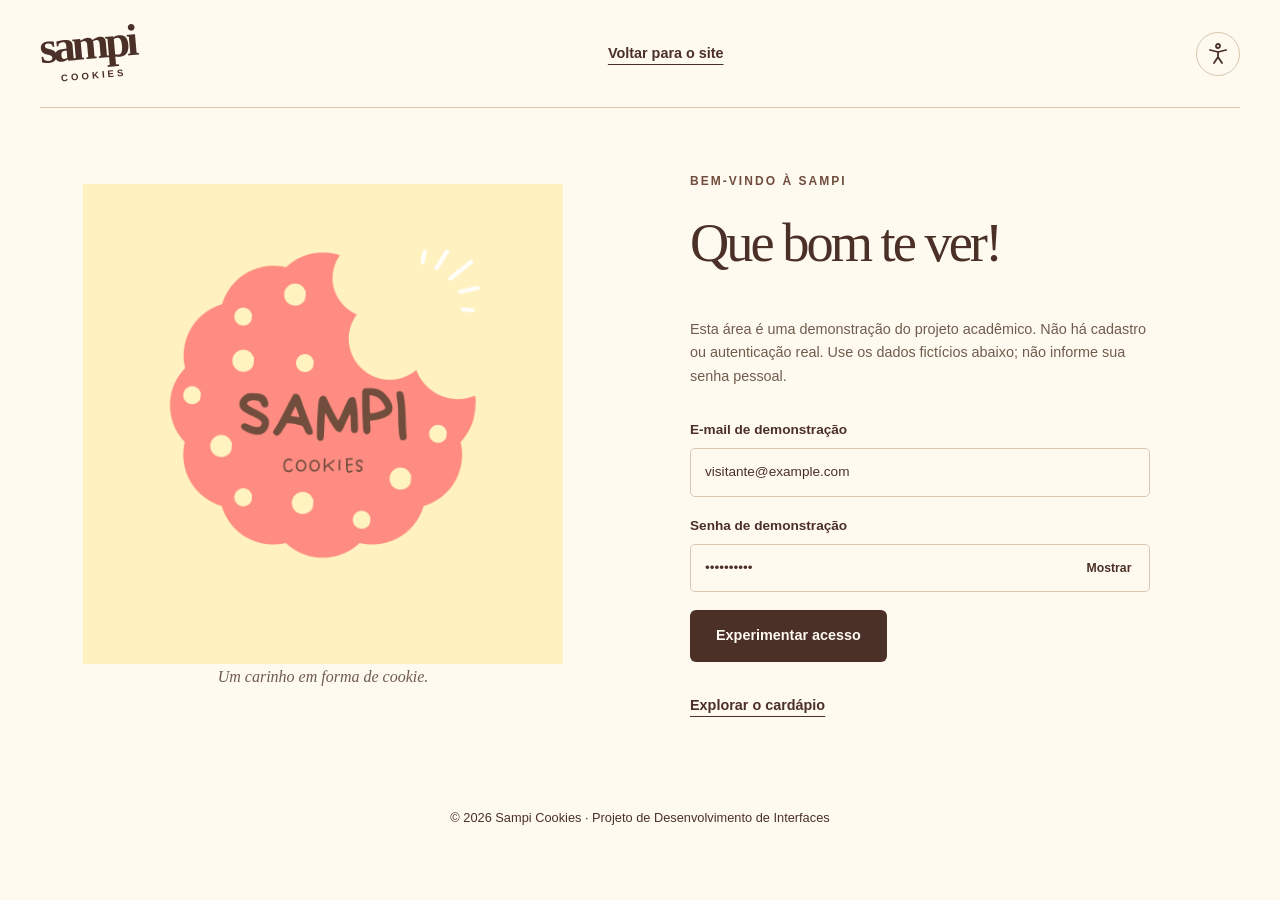
==== commit 7cfb5dea: "Atualiza precos dos mini cookies e simplifica botao de acessibilidade" ====
--- a/login.html
+++ b/login.html
@@ -16,9 +16,8 @@
     <header class="site-header"><a class="wordmark" href="index.html"
             aria-label="Sampi Cookies — início">sampi<span>COOKIES</span></a><a class="text-link"
             href="index.html">Voltar para o site</a><button class="accessibility-button" type="button" data-accessibility
-            aria-expanded="false" aria-controls="acessibilidade" aria-label="Acessibilidade: tema e tamanho do texto">
+            aria-expanded="false" aria-controls="acessibilidade" aria-label="Acessibilidade: tema e tamanho do texto" title="Acessibilidade: tema e tamanho do texto">
             <svg aria-hidden="true" viewBox="0 0 24 24" fill="none" stroke="currentColor" stroke-width="1.8" stroke-linecap="round" stroke-linejoin="round"><circle cx="12" cy="4" r="2"/><path d="M4 8l8 2 8-2M12 10v5m0 0-4 6m4-6 4 6"/></svg>
-            <span>Acessibilidade<small>Tema e tamanho do texto</small></span>
         </button>
     </header>
     <aside id="acessibilidade" class="access-panel" hidden aria-label="Opções de acessibilidade">
--- a/styles.css
+++ b/styles.css
@@ -235,12 +235,14 @@
 .accessibility-button {
   display: inline-flex;
   align-items: center;
-  gap: 10px;
-  min-height: 48px;
-  padding: 9px 14px;
-  border: 1px solid var(--brown);
-  border-radius: 8px;
-  background: var(--cream);
+  justify-content: center;
+  width: 44px;
+  height: 44px;
+  flex-shrink: 0;
+  padding: 9px;
+  border: 1px solid var(--line);
+  border-radius: 50%;
+  background: transparent;
   color: var(--ink);
   text-align: left;
   font-size: .875em;
@@ -252,13 +254,6 @@
   width: 24px;
   height: 24px;
   flex-shrink: 0;
-}
-
-.accessibility-button small {
-  display: block;
-  margin-top: 3px;
-  font-size: .875em;
-  font-weight: 400;
 }
 
 .accessibility-button:hover,
@@ -638,6 +633,7 @@
 
 .product-title {
   display: flex;
+  flex-wrap: wrap;
   justify-content: space-between;
   gap: 12px;
   margin-top: 18px;
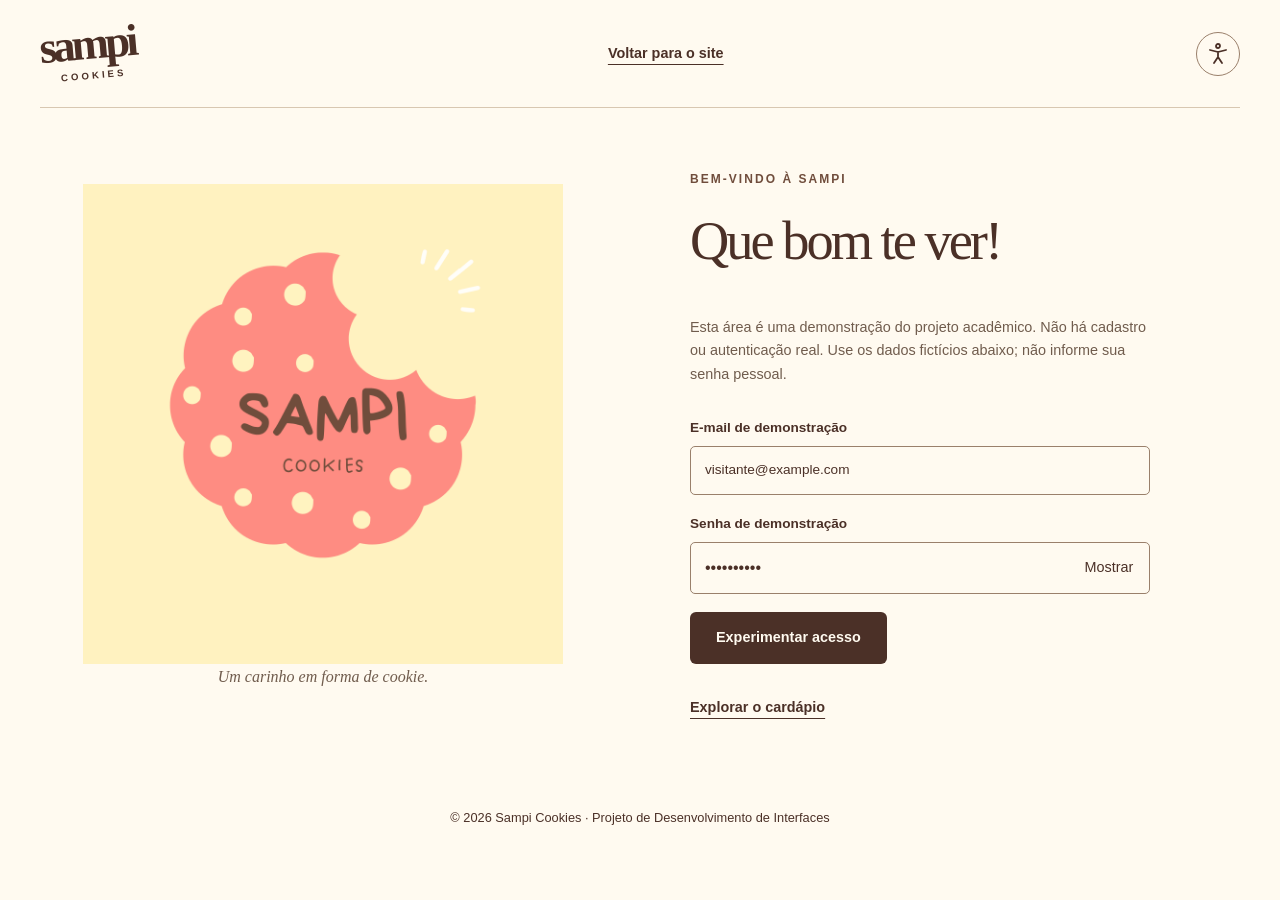
==== commit 9f56a943: "Corrige formulário de encomendas e revisa acessibilidade - Atualiza a prévia do WhatsApp após altera" ====
--- a/login.html
+++ b/login.html
@@ -8,8 +8,8 @@
     <meta name="theme-color" content="#704d3c">
     <title>Entrar · Sampi Cookies</title>
     <link rel="icon" href="logos/julini/1.png" type="image/png">
-    <link rel="stylesheet" href="styles.css">
-    <script src="script.js" defer></script>
+    <link rel="stylesheet" href="styles.css?v=5">
+    <script src="script.js?v=20261124-3" defer></script>
 </head>
 
 <body class="login-page"><a class="skip-link" href="#conteudo">Pular para o conteúdo</a>
@@ -35,12 +35,19 @@
             <h1 id="login-title">Que bom te ver!</h1>
             <p>Esta área é uma demonstração do projeto acadêmico. Não há cadastro ou autenticação real. Use os dados
                 fictícios abaixo; não informe sua senha pessoal.</p>
-            <form id="login-form"><label>E-mail de demonstração<input name="email" type="email"
-                        value="visitante@example.com" autocomplete="off" required></label><label>Senha de
-                    demonstração<span class="password-field"><input id="demo-password" name="senha" type="password"
-                            value="sampi-demo" autocomplete="off" required><button id="show-password" type="button"
-                            aria-controls="demo-password" aria-pressed="false">Mostrar</button></span></label><button
-                    class="button button-dark" type="submit">Experimentar acesso</button>
+            <form id="login-form">
+                <label>E-mail de demonstração<input name="email" type="email"
+                        value="visitante@example.com" autocomplete="off" required></label>
+                <div class="password-group">
+                    <label for="demo-password">Senha de demonstração</label>
+                    <div class="password-field">
+                        <input id="demo-password" name="senha" type="password" value="sampi-demo"
+                            autocomplete="off" required>
+                        <button id="show-password" type="button" aria-controls="demo-password"
+                            aria-pressed="false">Mostrar</button>
+                    </div>
+                </div>
+                <button class="button button-dark" type="submit">Experimentar acesso</button>
                 <div id="login-feedback" class="form-feedback" role="status" hidden></div>
             </form><a class="text-link" href="index.html#cardapio">Explorar o cardápio</a>
         </section>
--- a/styles.css
+++ b/styles.css
@@ -8,6 +8,7 @@
   --ink: #4b3027;
   --coral: #ff8b83;
   --line: #d8c7b1;
+  --control-border: #9a806b;
   --muted: #705c4d;
   --surface: #ffffff;
   --ribbon: #ff8b83;
@@ -24,6 +25,7 @@
   --ink: #fff0d6;
   --coral: #ff9b93;
   --line: #695044;
+  --control-border: #8b7464;
   --muted: #d4bfb0;
   --surface: #382922;
   --ribbon: #6e3b35;
@@ -77,7 +79,8 @@
 }
 
 button {
-  cursor: pointer
+  cursor: pointer;
+  color: inherit
 }
 
 img {
@@ -93,10 +96,6 @@
 [tabindex]:focus-visible {
   outline: 3px solid var(--focus);
   outline-offset: 5px
-}
-
-button {
-  color: inherit
 }
 
 h1,
@@ -240,7 +239,7 @@
   height: 44px;
   flex-shrink: 0;
   padding: 9px;
-  border: 1px solid var(--line);
+  border: 1px solid var(--control-border);
   border-radius: 50%;
   background: transparent;
   color: var(--ink);
@@ -296,7 +295,7 @@
   width: 100%;
   text-align: left;
   background: var(--paper);
-  border: 1px solid var(--line);
+  border: 1px solid var(--control-border);
   margin-top: 8px;
   border-radius: 6px
 }
@@ -321,6 +320,20 @@
   letter-spacing: .17em;
   color: var(--brown);
   margin-bottom: 22px
+}
+
+.decorative-star {
+  display: inline-block;
+  width: .75rem;
+  height: .75rem;
+  fill: currentColor;
+  vertical-align: -.125em;
+  flex-shrink: 0;
+}
+
+.little-star .decorative-star {
+  width: 1rem;
+  height: 1rem;
 }
 
 .little-star {
@@ -480,7 +493,7 @@
 .carousel-controls button {
   width: 42px;
   height: 42px;
-  border: 1px solid var(--line);
+  border: 1px solid var(--control-border);
   background: none;
   border-radius: 50%;
   font-size: 1.6rem;
@@ -542,7 +555,7 @@
 }
 
 .tabs button {
-  border: 1px solid var(--line);
+  border: 1px solid var(--control-border);
   background: transparent;
   padding: 10px 18px;
   border-radius: 30px;
@@ -564,9 +577,14 @@
 .search-field {
   display: flex;
   align-items: center;
-  border-bottom: 1px solid var(--brown);
-  gap: 12px;
-  max-width: 270px
+  width: 270px;
+  max-width: 100%;
+  min-height: 48px;
+  padding: 0 14px;
+  gap: 10px;
+  border: 1px solid var(--control-border);
+  border-radius: 8px;
+  background: var(--surface);
 }
 
 .search-field>span:first-child {
@@ -574,8 +592,11 @@
 }
 
 .search-field input {
+  flex: 1;
   width: 100%;
   min-width: 0;
+  min-height: 46px;
+  appearance: none;
   border: 0;
   background: none;
   color: var(--ink);
@@ -583,6 +604,16 @@
   font-size: .9em
 }
 
+.search-field:focus-within {
+  border-color: var(--focus);
+  outline: 2px solid var(--focus);
+  outline-offset: 3px;
+}
+
+.search-field input:focus-visible {
+  outline: none
+}
+
 input::placeholder,
 textarea::placeholder {
   color: var(--muted);
@@ -610,6 +641,7 @@
 
 .product-image-wrap img {
   width: 100%;
+  height: auto;
   aspect-ratio: 1.22;
   object-fit: cover;
   transition: transform .4s
@@ -692,6 +724,7 @@
 
 .about-art img {
   width: 100%;
+  height: auto;
   max-height: 500px;
   object-fit: cover;
   object-position: center;
@@ -730,6 +763,7 @@
 
 .occasion-grid img {
   width: 100%;
+  height: auto;
   aspect-ratio: 1.2;
   object-fit: cover;
   border-radius: 120px 120px 6px 6px;
@@ -794,7 +828,7 @@
   display: block;
   width: 100%;
   margin-top: 7px;
-  border: 1px solid var(--line);
+  border: 1px solid var(--control-border);
   background: var(--paper);
   border-radius: 5px;
   padding: 12px 14px;
@@ -813,6 +847,10 @@
   background-repeat: no-repeat;
   background-position: right 12px center;
   padding-right: 40px
+}
+
+:root[data-theme="dark"] form select {
+  background-image: url("data:image/svg+xml,%3Csvg xmlns='http://www.w3.org/2000/svg' width='20' height='20' viewBox='0 0 20 20'%3E%3Cpath d='m5 7 5 5 5-5' fill='none' stroke='%23d4bfb0' stroke-width='2'/%3E%3C/svg%3E");
 }
 
 .form-help {
@@ -852,6 +890,216 @@
   font-size: .8em
 }
 
+.about-links {
+  display: flex;
+  align-items: center;
+  flex-wrap: wrap;
+  gap: 20px 24px;
+  margin-top: 28px;
+}
+
+.about-links .text-link {
+  margin-top: 0;
+}
+
+.founders-intro {
+  padding-block: 32px 64px;
+  text-align: center;
+}
+
+.breadcrumbs {
+  display: flex;
+  align-items: center;
+  gap: 12px;
+  margin-bottom: 56px;
+  color: var(--muted);
+  text-align: left;
+  font-size: .8em;
+  flex-wrap: wrap;
+}
+
+.breadcrumbs a {
+  text-underline-offset: 4px;
+}
+
+.founders-intro h1 {
+  margin: 0 0 28px;
+  font-size: clamp(3em, 6vw, 5.4em);
+}
+
+.founders-intro h1 em {
+  color: var(--brown);
+}
+
+.founders-description {
+  max-width: 550px;
+  margin: 0 auto;
+  font-size: 1.05em;
+}
+
+.founders-links {
+  display: flex;
+  align-items: center;
+  justify-content: center;
+  flex-wrap: wrap;
+  gap: 16px;
+  margin-top: 30px;
+}
+
+.founders-links > span {
+  color: var(--brown);
+  font-family: var(--serif);
+  font-style: italic;
+  font-size: 1.4em;
+}
+
+.founder-story {
+  display: grid;
+  grid-template-columns: minmax(0, .85fr) minmax(0, 1fr);
+  align-items: center;
+  gap: clamp(32px, 7vw, 100px);
+  padding-block: 48px 72px;
+}
+
+.founder-story + .founder-story {
+  border-top: 1px solid var(--line);
+  padding-block: 72px;
+}
+
+.founder-portrait {
+  width: min(100%, 460px);
+  margin: 0 auto;
+  min-width: 0;
+}
+
+.founder-portrait img {
+  width: 100%;
+  height: auto;
+  aspect-ratio: 4 / 5;
+  object-fit: cover;
+  border-radius: 150px 150px 8px 8px;
+}
+
+.founder-portrait figcaption {
+  padding-top: 16px;
+  font-size: .8em;
+  color: var(--ink);
+}
+
+.founder-portrait figcaption span {
+  color: var(--muted);
+}
+
+.founder-copy {
+  min-width: 0;
+}
+
+.founder-copy h2 {
+  font-size: clamp(2.3em, 4vw, 3.5em);
+  margin-bottom: 30px;
+}
+
+.founder-copy blockquote {
+  margin: 0;
+  padding: 0 0 0 24px;
+  border-left: 2px solid var(--coral);
+}
+
+.founder-copy blockquote p {
+  margin-bottom: 0;
+  font-size: 1.05em;
+  line-height: 1.9;
+}
+
+.founder-signature {
+  margin: 24px 0 0 26px;
+  color: var(--brown);
+  font-size: .875em;
+  font-style: italic;
+}
+
+.founder-story-reverse {
+  grid-template-columns: minmax(0, 1fr) minmax(0, .85fr);
+}
+
+.founder-story-reverse .founder-portrait {
+  grid-column: 2;
+  grid-row: 1;
+}
+
+.founder-story-reverse .founder-portrait img {
+  object-position: 36% center;
+}
+
+.founder-story-reverse .founder-copy {
+  grid-column: 1;
+  grid-row: 1;
+}
+
+.founders-invitation {
+  padding-block: 64px;
+  background: var(--cream);
+  border-block: 1px solid var(--line);
+  text-align: center;
+}
+
+.founders-invitation p:not(.eyebrow) {
+  max-width: 480px;
+  margin: 0 auto 28px;
+}
+
+.founders-cta-links {
+  display: flex;
+  justify-content: center;
+  align-items: center;
+  gap: 24px;
+  flex-wrap: wrap;
+}
+
+@media(max-width:760px) {
+  .founders-intro {
+    padding-block: 24px 32px;
+  }
+
+  .breadcrumbs {
+    margin-bottom: 40px;
+  }
+
+  .founder-story,
+  .founder-story-reverse {
+    grid-template-columns: minmax(0, 1fr);
+    padding-block: 32px 48px;
+    gap: 30px;
+  }
+
+  .founder-story + .founder-story {
+    padding-block: 48px;
+  }
+
+  .founder-story-reverse .founder-portrait,
+  .founder-story-reverse .founder-copy {
+    grid-column: auto;
+    grid-row: auto;
+  }
+
+  .founder-portrait {
+    width: min(100%, 380px);
+    margin-inline: auto;
+  }
+
+  .founder-copy blockquote {
+    padding-left: 18px;
+  }
+
+  .founder-signature {
+    margin-left: 20px;
+  }
+
+  .founders-invitation {
+    padding-block: 48px;
+  }
+}
+
 .login-layout {
   min-height: 75vh;
   display: grid;
@@ -891,10 +1139,18 @@
 
 .password-field {
   display: flex;
-  border: 1px solid var(--line);
+  border: 1px solid var(--control-border);
   background: var(--paper);
   border-radius: 5px;
   margin-top: 7px
+}
+
+.password-group {
+  margin-bottom: 18px;
+}
+
+.password-group label {
+  margin-bottom: 0;
 }
 
 .password-field input {
@@ -916,39 +1172,6 @@
   text-align: center;
   padding: 24px;
   font-size: .8em
-}
-
-.search-field {
-  width: 270px;
-  max-width: 100%;
-  min-height: 48px;
-  padding: 0 14px;
-  gap: 10px;
-  border: 1px solid var(--line);
-  border-radius: 8px;
-  background: var(--surface);
-}
-
-.search-field:focus-within {
-  border-color: var(--focus);
-  outline: 2px solid var(--focus);
-  outline-offset: 3px;
-}
-
-.search-field input {
-  flex: 1;
-  min-height: 46px;
-  appearance: none
-}
-
-.search-field input:focus-visible {
-  outline: none
-}
-
-@media(max-width:760px) {
-  .search-field {
-    width: 100%
-  }
 }
 
 @media(min-width:1500px) {
@@ -1115,7 +1338,7 @@
   }
 
   .search-field {
-    max-width: none
+    width: 100%
   }
 
   .product-grid {
